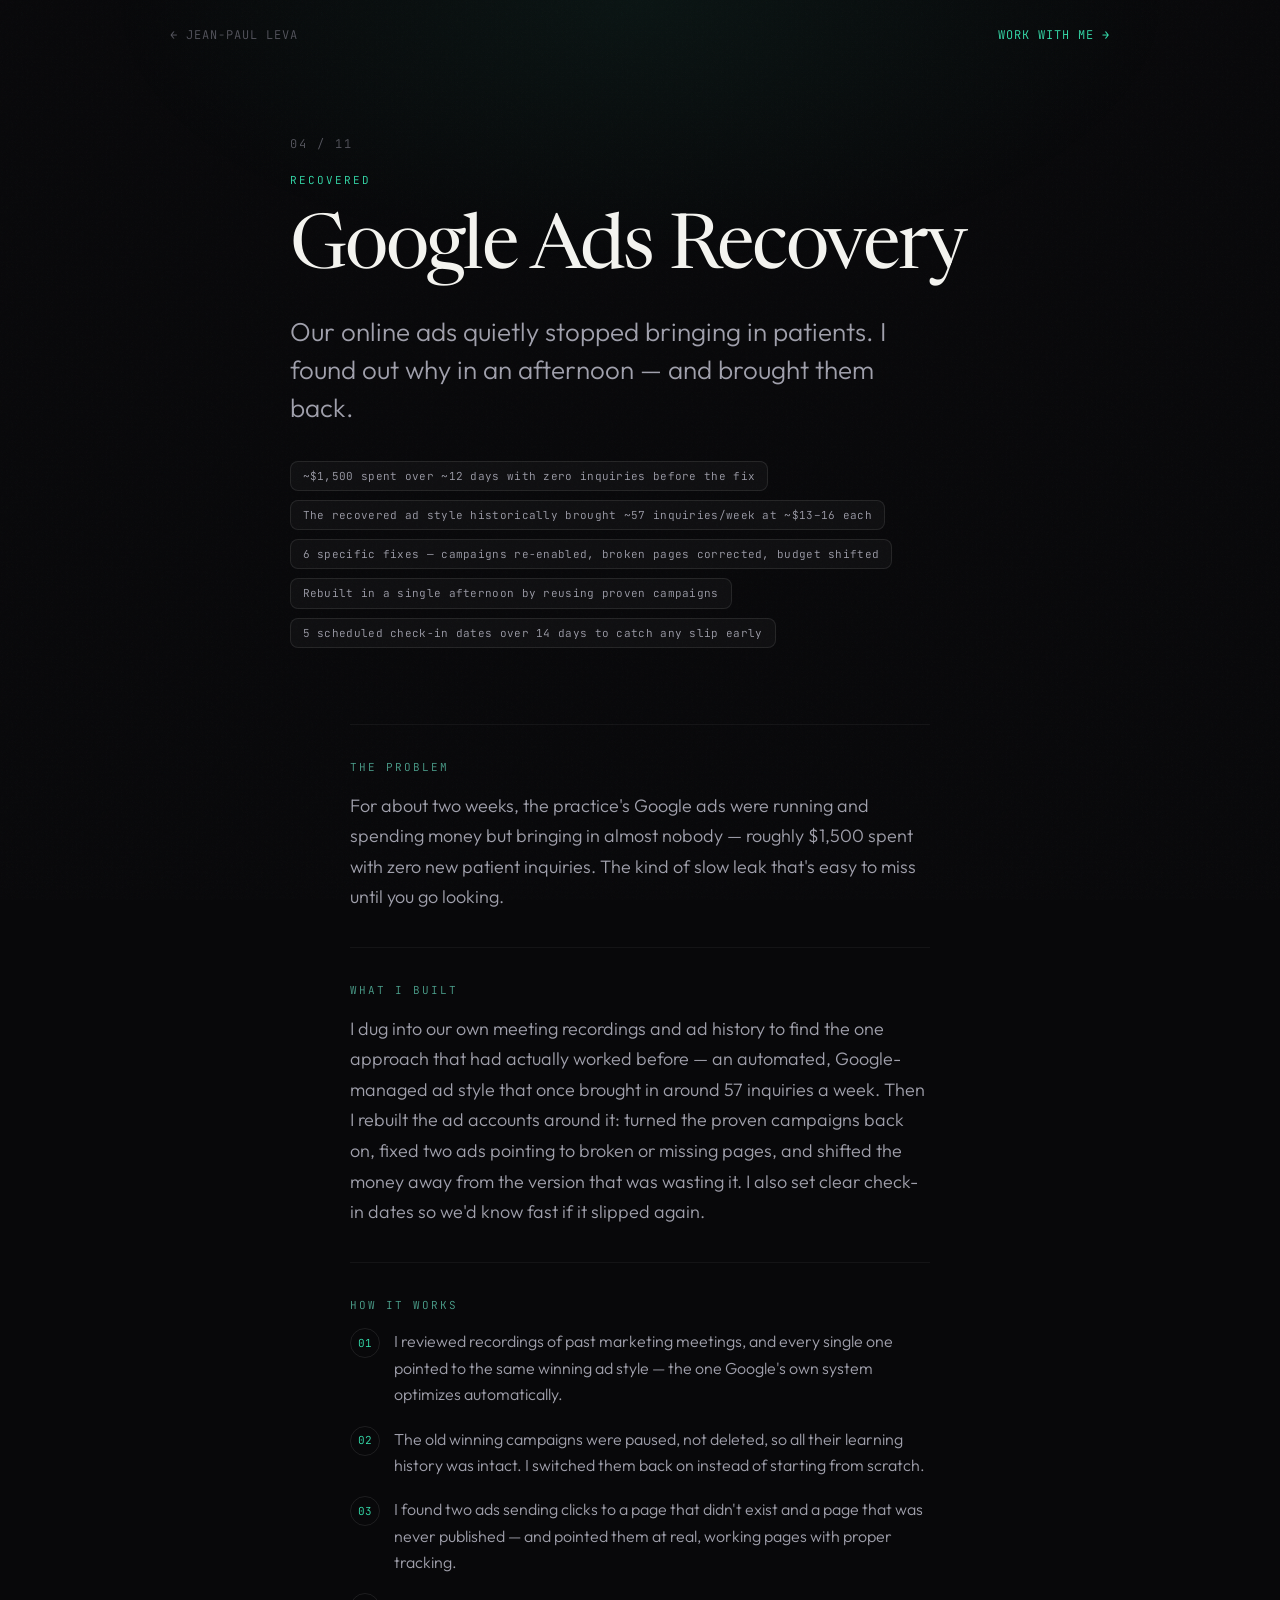
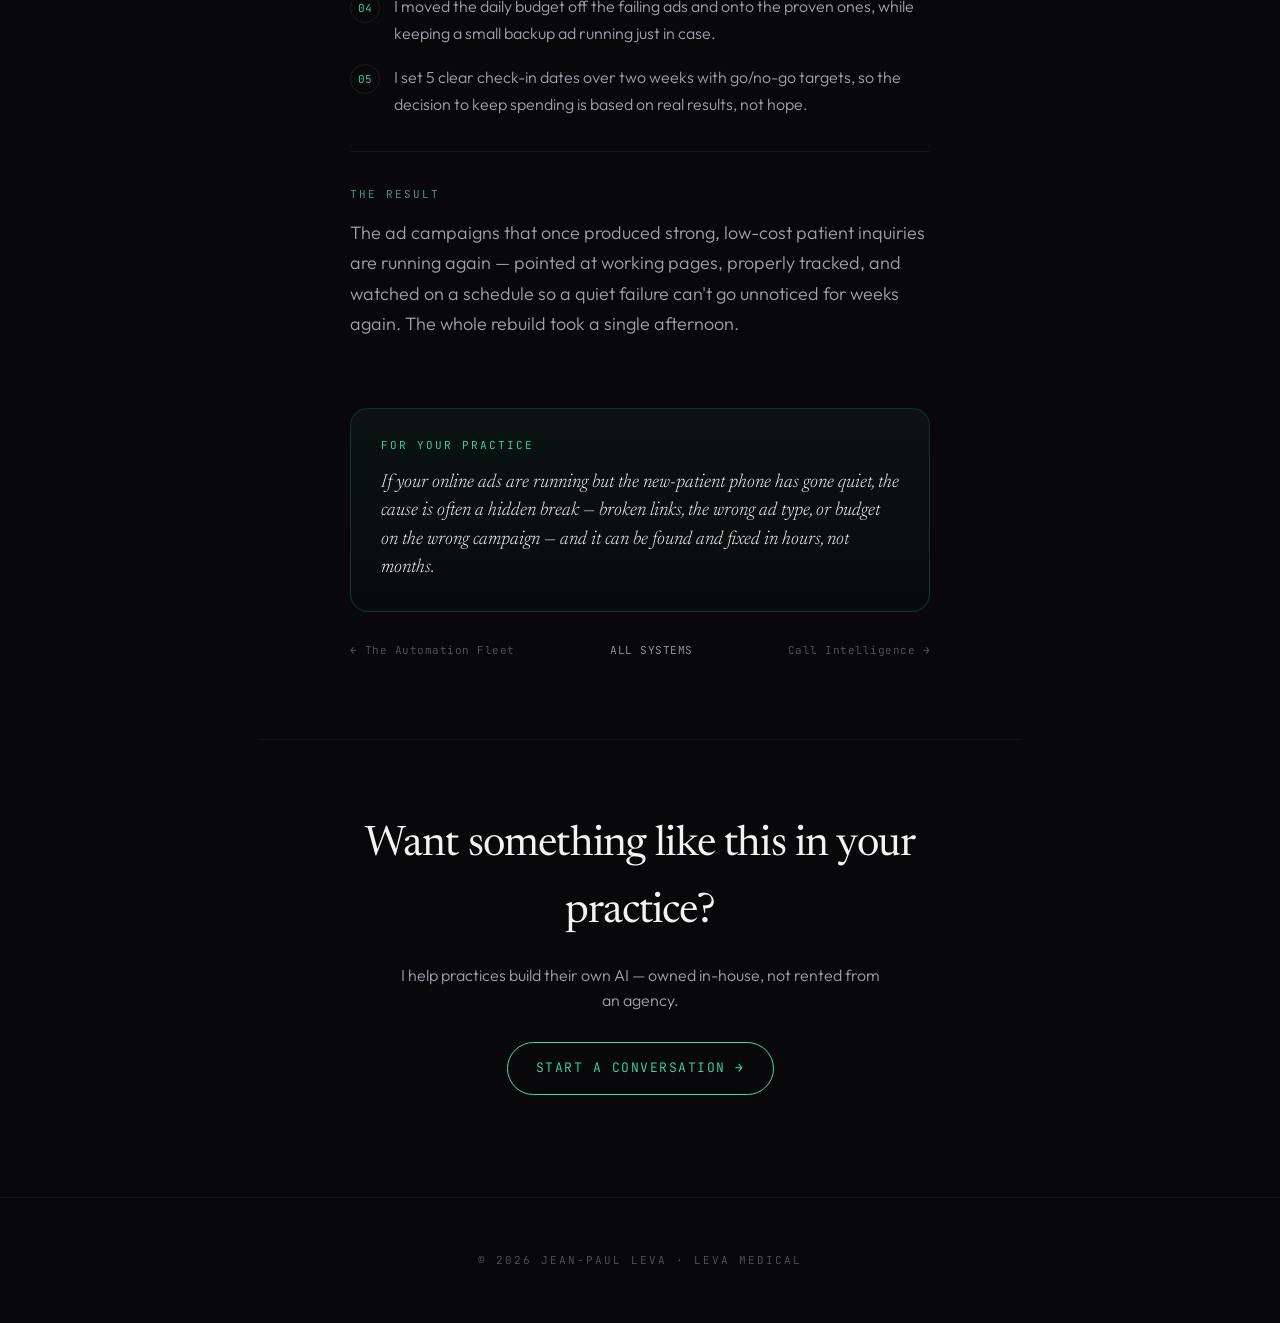
==== ads-recovery/index.html @ 89f35d5a "feat: directory home + a dedicated landing page for each of the 11 systems - Home work-list is now a" ====
<!DOCTYPE html>
<html lang="en">
<head>
<meta charset="UTF-8">
<meta name="viewport" content="width=device-width, initial-scale=1.0">
<title>Google Ads Recovery — Jean-Paul Leva</title>
<meta name="description" content="Our online ads quietly stopped bringing in patients. I found out why in an afternoon — and brought them back.">
<meta property="og:title" content="Google Ads Recovery — Jean-Paul Leva">
<meta property="og:description" content="Our online ads quietly stopped bringing in patients. I found out why in an afternoon — and brought them back.">
<meta property="og:type" content="article">
<link rel="icon" href="/favicon.svg" type="image/svg+xml">
<link href="https://fonts.googleapis.com/css2?family=Newsreader:ital,opsz,wght@0,6..72,300;0,6..72,400;0,6..72,500;1,6..72,300;1,6..72,400&family=Outfit:wght@200;300;400;500;600&family=JetBrains+Mono:wght@400;500&display=swap" rel="stylesheet">
<link rel="stylesheet" href="/systems.css">
</head>
<body>
<header class="sysnav">
  <a class="sysnav-back" href="/">&larr; Jean-Paul Leva</a>
  <a class="sysnav-cta" href="mailto:drleva@drleva.com?subject=AI%20for%20my%20practice">Work with me &rarr;</a>
</header>
<main>
  <section class="sys-hero">
    <div class="sys-num">04 / 11</div>
    <div class="sys-tag">recovered</div>
    <h1>Google Ads Recovery</h1>
    <p class="sys-tagline">Our online ads quietly stopped bringing in patients. I found out why in an afternoon — and brought them back.</p>
    <div class="chips"><span class="chip">~$1,500 spent over ~12 days with zero inquiries before the fix</span><span class="chip">The recovered ad style historically brought ~57 inquiries/week at ~$13–16 each</span><span class="chip">6 specific fixes — campaigns re-enabled, broken pages corrected, budget shifted</span><span class="chip">Rebuilt in a single afternoon by reusing proven campaigns</span><span class="chip">5 scheduled check-in dates over 14 days to catch any slip early</span></div>
  </section>
  <section class="sys-body">
    <div class="sys-sec"><div class="sys-l">The problem</div><p>For about two weeks, the practice's Google ads were running and spending money but bringing in almost nobody — roughly $1,500 spent with zero new patient inquiries. The kind of slow leak that's easy to miss until you go looking.</p></div>
    <div class="sys-sec"><div class="sys-l">What I built</div><p>I dug into our own meeting recordings and ad history to find the one approach that had actually worked before — an automated, Google-managed ad style that once brought in around 57 inquiries a week. Then I rebuilt the ad accounts around it: turned the proven campaigns back on, fixed two ads pointing to broken or missing pages, and shifted the money away from the version that was wasting it. I also set clear check-in dates so we'd know fast if it slipped again.</p></div>
    <div class="sys-sec"><div class="sys-l">How it works</div><ol class="how"><li>I reviewed recordings of past marketing meetings, and every single one pointed to the same winning ad style — the one Google's own system optimizes automatically.</li><li>The old winning campaigns were paused, not deleted, so all their learning history was intact. I switched them back on instead of starting from scratch.</li><li>I found two ads sending clicks to a page that didn't exist and a page that was never published — and pointed them at real, working pages with proper tracking.</li><li>I moved the daily budget off the failing ads and onto the proven ones, while keeping a small backup ad running just in case.</li><li>I set 5 clear check-in dates over two weeks with go/no-go targets, so the decision to keep spending is based on real results, not hope.</li></ol></div>
    <div class="sys-sec"><div class="sys-l">The result</div><p>The ad campaigns that once produced strong, low-cost patient inquiries are running again — pointed at working pages, properly tracked, and watched on a schedule so a quiet failure can't go unnoticed for weeks again. The whole rebuild took a single afternoon.</p></div>
    <div class="sys-foryou"><div class="sys-l sys-l--accent">For your practice</div><p>If your online ads are running but the new-patient phone has gone quiet, the cause is often a hidden break — broken links, the wrong ad type, or budget on the wrong campaign — and it can be found and fixed in hours, not months.</p></div>
  </section>
  <nav class="sys-nav2">
    <a href="/automation-fleet/">&larr; The Automation Fleet</a>
    <a class="sys-nav2-all" href="/#systems">All systems</a>
    <a href="/call-intelligence/">Call Intelligence &rarr;</a>
  </nav>
  <section class="sys-cta">
    <h2>Want something like this in your practice?</h2>
    <p>I help practices build their own AI — owned in-house, not rented from an agency.</p>
    <a class="cta-btn" href="mailto:drleva@drleva.com?subject=AI%20for%20my%20practice">Start a conversation &rarr;</a>
  </section>
</main>
<footer class="sys-foot">&copy; 2026 Jean-Paul Leva &middot; Leva Medical</footer>
</body>
</html>
---- systems.css ----
*{margin:0;padding:0;box-sizing:border-box}
:root{--bg:#08080a;--bg2:#0d0d11;--text:#f3f3ef;--text-dim:#a0a0ac;--text-faint:#56565f;--accent:#36e3b0;--accent-muted:#4da38f;--line:rgba(255,255,255,.09);--line-soft:rgba(255,255,255,.05);--serif:'Newsreader',Georgia,serif;--sans:'Outfit',-apple-system,sans-serif;--mono:'JetBrains Mono',monospace}
html{font-size:16px;scroll-behavior:smooth;-webkit-text-size-adjust:100%}
body{background:var(--bg);color:var(--text);font-family:var(--sans);font-weight:300;line-height:1.6;-webkit-font-smoothing:antialiased;-moz-osx-font-smoothing:grayscale;position:relative;min-height:100vh;overflow-x:hidden}
body::before{content:'';position:fixed;inset:0;z-index:0;pointer-events:none;background:radial-gradient(ellipse 70% 50% at 50% 0%,rgba(54,227,176,.06),transparent 60%)}
body::after{content:'';position:fixed;inset:0;z-index:9998;pointer-events:none;opacity:.04;mix-blend-mode:screen;background:url("data:image/svg+xml,%3Csvg xmlns='http://www.w3.org/2000/svg' width='300' height='300'%3E%3Cfilter id='n'%3E%3CfeTurbulence baseFrequency='.8' stitchTiles='stitch'/%3E%3C/filter%3E%3Crect width='100%25' height='100%25' filter='url(%23n)'/%3E%3C/svg%3E")}
main,header,footer{position:relative;z-index:1}
.sysnav{display:flex;justify-content:space-between;align-items:center;gap:14px;padding:26px 7vw;max-width:1120px;margin:0 auto}
.sysnav a{font-family:var(--mono);font-size:12px;letter-spacing:1px;text-transform:uppercase;text-decoration:none;color:var(--text-faint);transition:color .3s}
.sysnav a:hover{color:var(--text)}
.sysnav-cta{color:var(--accent)!important}
.sys-hero{max-width:880px;margin:0 auto;padding:64px 7vw 46px}
.sys-num{font-family:var(--mono);font-size:12px;letter-spacing:2px;color:var(--text-faint);margin-bottom:18px}
.sys-tag{font-family:var(--mono);font-size:11px;letter-spacing:2px;text-transform:uppercase;color:var(--accent);margin-bottom:22px}
.sys-hero h1{font-family:var(--serif);font-weight:400;font-size:clamp(40px,7vw,76px);line-height:1.02;letter-spacing:-0.03em;margin-bottom:24px}
.sys-tagline{font-size:clamp(19px,2.6vw,26px);font-weight:300;color:var(--text-dim);max-width:640px;line-height:1.45}
.chips{display:flex;flex-wrap:wrap;gap:9px;margin-top:34px}
.chip{font-family:var(--mono);font-size:11px;letter-spacing:.3px;color:var(--text-dim);background:rgba(255,255,255,.03);border:1px solid var(--line);border-radius:8px;padding:7px 12px;line-height:1.3}
.sys-body{max-width:760px;margin:0 auto;padding:30px 7vw 0}
.sys-sec{padding:34px 0;border-top:1px solid var(--line-soft)}
.sys-l{font-family:var(--mono);font-size:11px;letter-spacing:2px;text-transform:uppercase;color:var(--accent-muted);margin-bottom:14px}
.sys-l--accent{color:var(--accent)}
.sys-sec>p{font-size:18px;line-height:1.7;color:var(--text-dim);font-weight:300}
.how{list-style:none;display:flex;flex-direction:column;gap:18px;counter-reset:s}
.how li{position:relative;padding-left:44px;font-size:16px;line-height:1.65;color:var(--text-dim);counter-increment:s}
.how li::before{content:counter(s,decimal-leading-zero);position:absolute;left:0;top:0;font-family:var(--mono);font-size:11px;color:var(--accent);border:1px solid var(--line);border-radius:50%;width:28px;height:28px;display:flex;align-items:center;justify-content:center}
.sys-foryou{margin-top:34px;background:linear-gradient(180deg,rgba(54,227,176,.05),rgba(54,227,176,.015));border:1px solid rgba(54,227,176,.18);border-radius:18px;padding:28px 30px}
.sys-foryou p{font-family:var(--serif);font-style:italic;font-weight:300;font-size:19px;line-height:1.5;color:var(--text)}
.sys-nav2{max-width:760px;margin:30px auto 0;padding:0 7vw;display:flex;justify-content:space-between;gap:16px;align-items:center}
.sys-nav2 a{font-family:var(--mono);font-size:11px;letter-spacing:.5px;color:var(--text-faint);text-decoration:none;max-width:38%;transition:color .3s}
.sys-nav2 a:hover{color:var(--accent)}
.sys-nav2-all{color:var(--text-dim)!important;text-transform:uppercase;letter-spacing:1.5px;text-align:center}
.sys-cta{max-width:760px;margin:80px auto 0;padding:72px 7vw;text-align:center;border-top:1px solid var(--line-soft)}
.sys-cta h2{font-family:var(--serif);font-weight:400;font-size:clamp(28px,4vw,42px);letter-spacing:-0.02em;margin-bottom:16px}
.sys-cta p{color:var(--text-dim);max-width:480px;margin:0 auto 28px}
.cta-btn{display:inline-flex;align-items:center;gap:10px;padding:15px 28px;border-radius:100px;border:1px solid var(--accent);color:var(--accent);text-decoration:none;font-family:var(--mono);font-size:13px;letter-spacing:1.5px;text-transform:uppercase;transition:all .3s}
.cta-btn:hover{background:var(--accent);color:var(--bg);box-shadow:0 0 40px rgba(54,227,176,.4)}
.sys-foot{text-align:center;padding:54px 7vw;font-family:var(--mono);font-size:11px;letter-spacing:2px;text-transform:uppercase;color:var(--text-faint);border-top:1px solid var(--line-soft);margin-top:30px}
@media(max-width:600px){.sys-nav2{flex-direction:column;align-items:flex-start;gap:12px}.sys-nav2 a{max-width:100%}.sys-sec>p{font-size:16px}.sys-foryou{padding:24px 22px}}
@media(prefers-reduced-motion:reduce){*{scroll-behavior:auto!important}}
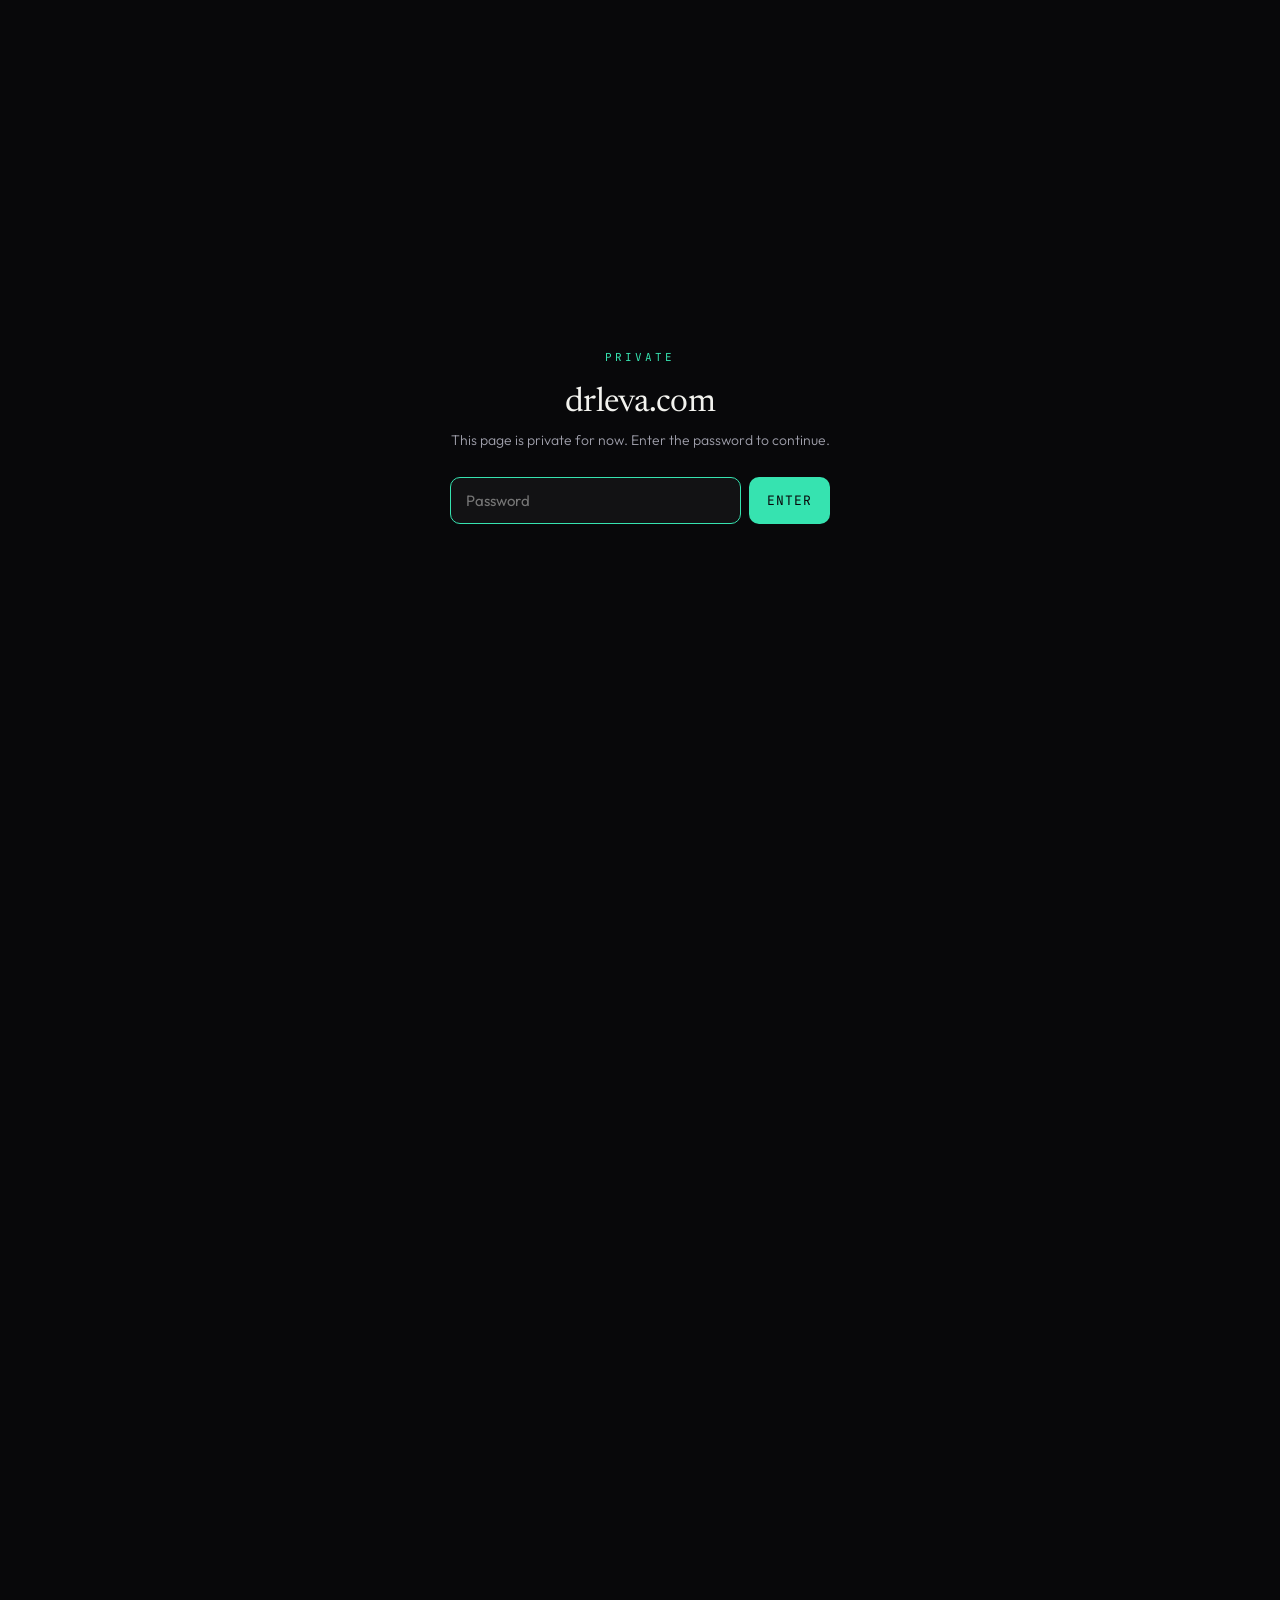
==== commit e81c596e: "feat: soft password gate (redfred) on all pages + Work-With-Me offer section - Client-side password " ====
--- a/ads-recovery/index.html
+++ b/ads-recovery/index.html
@@ -9,6 +9,7 @@
 <meta property="og:description" content="Our online ads quietly stopped bringing in patients. I found out why in an afternoon — and brought them back.">
 <meta property="og:type" content="article">
 <link rel="icon" href="/favicon.svg" type="image/svg+xml">
+<script src="/gate.js"></script>
 <link href="https://fonts.googleapis.com/css2?family=Newsreader:ital,opsz,wght@0,6..72,300;0,6..72,400;0,6..72,500;1,6..72,300;1,6..72,400&family=Outfit:wght@200;300;400;500;600&family=JetBrains+Mono:wght@400;500&display=swap" rel="stylesheet">
 <link rel="stylesheet" href="/systems.css">
 </head>
